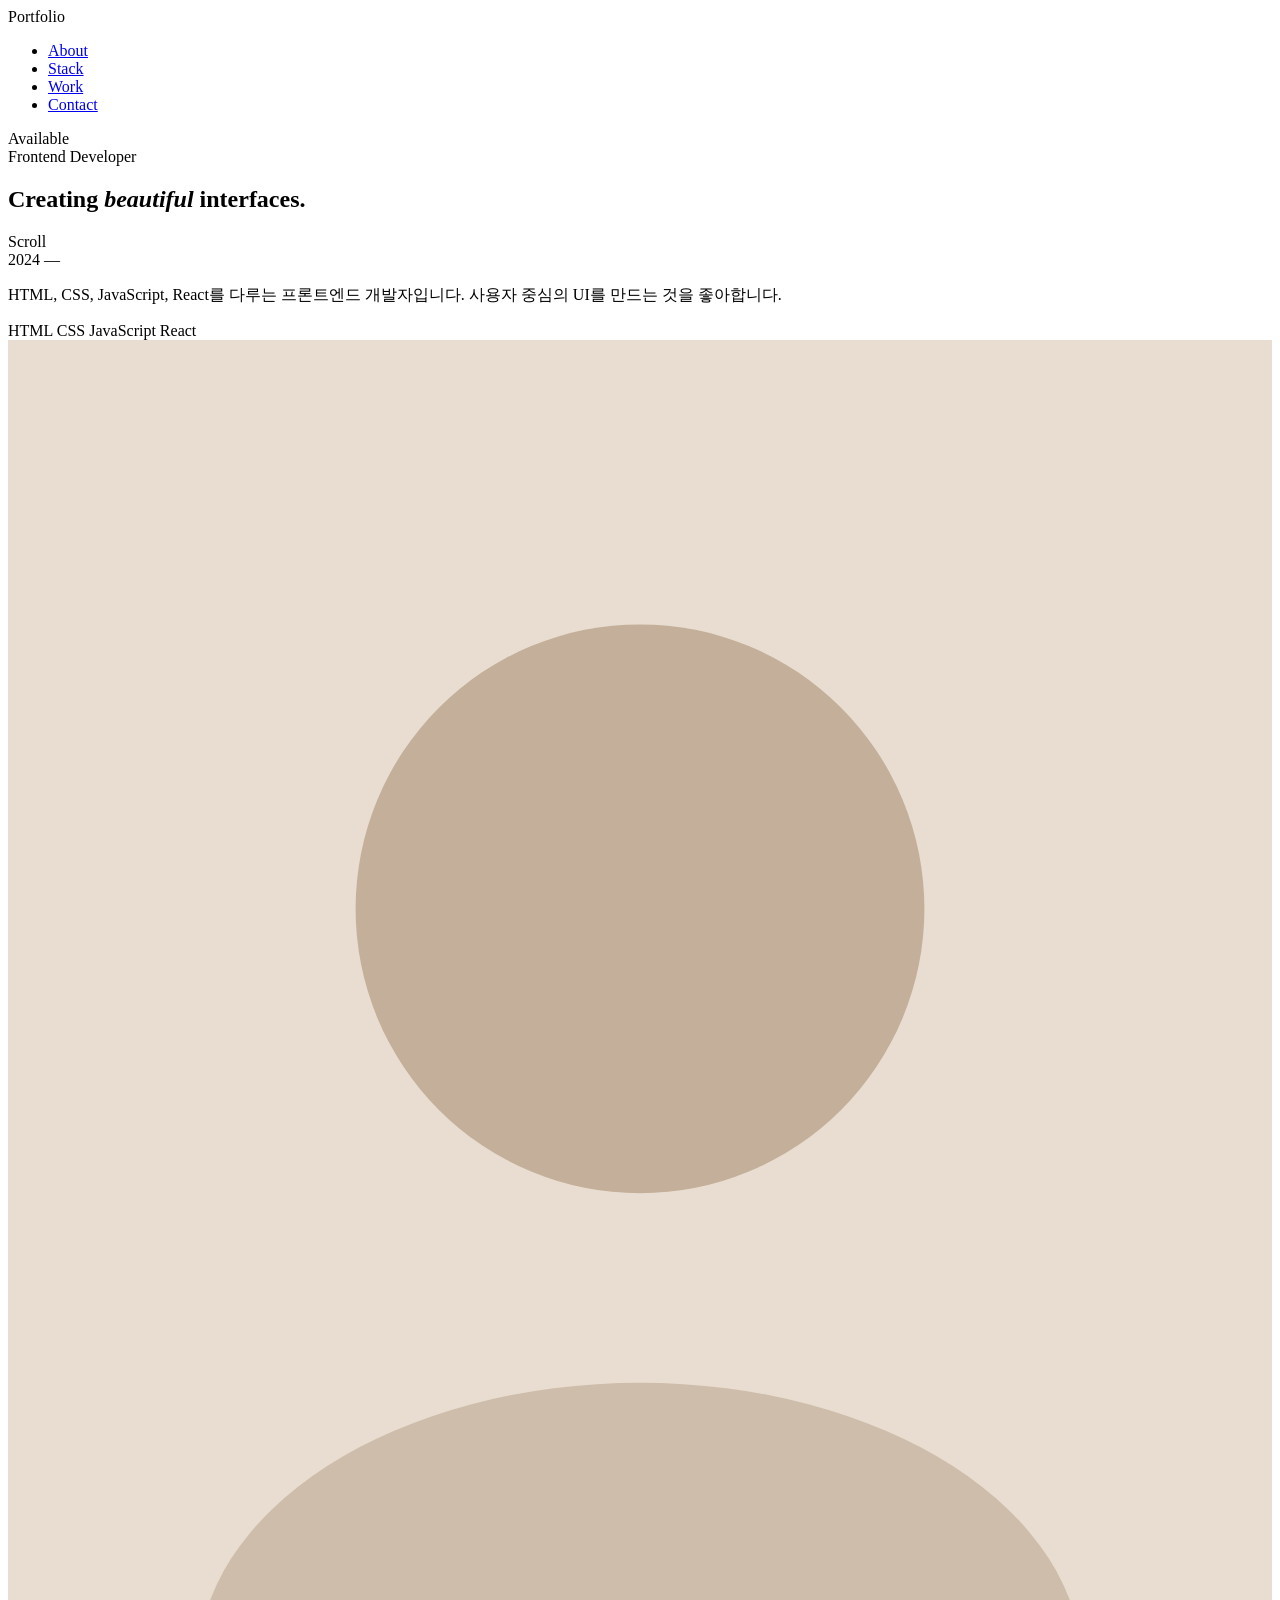
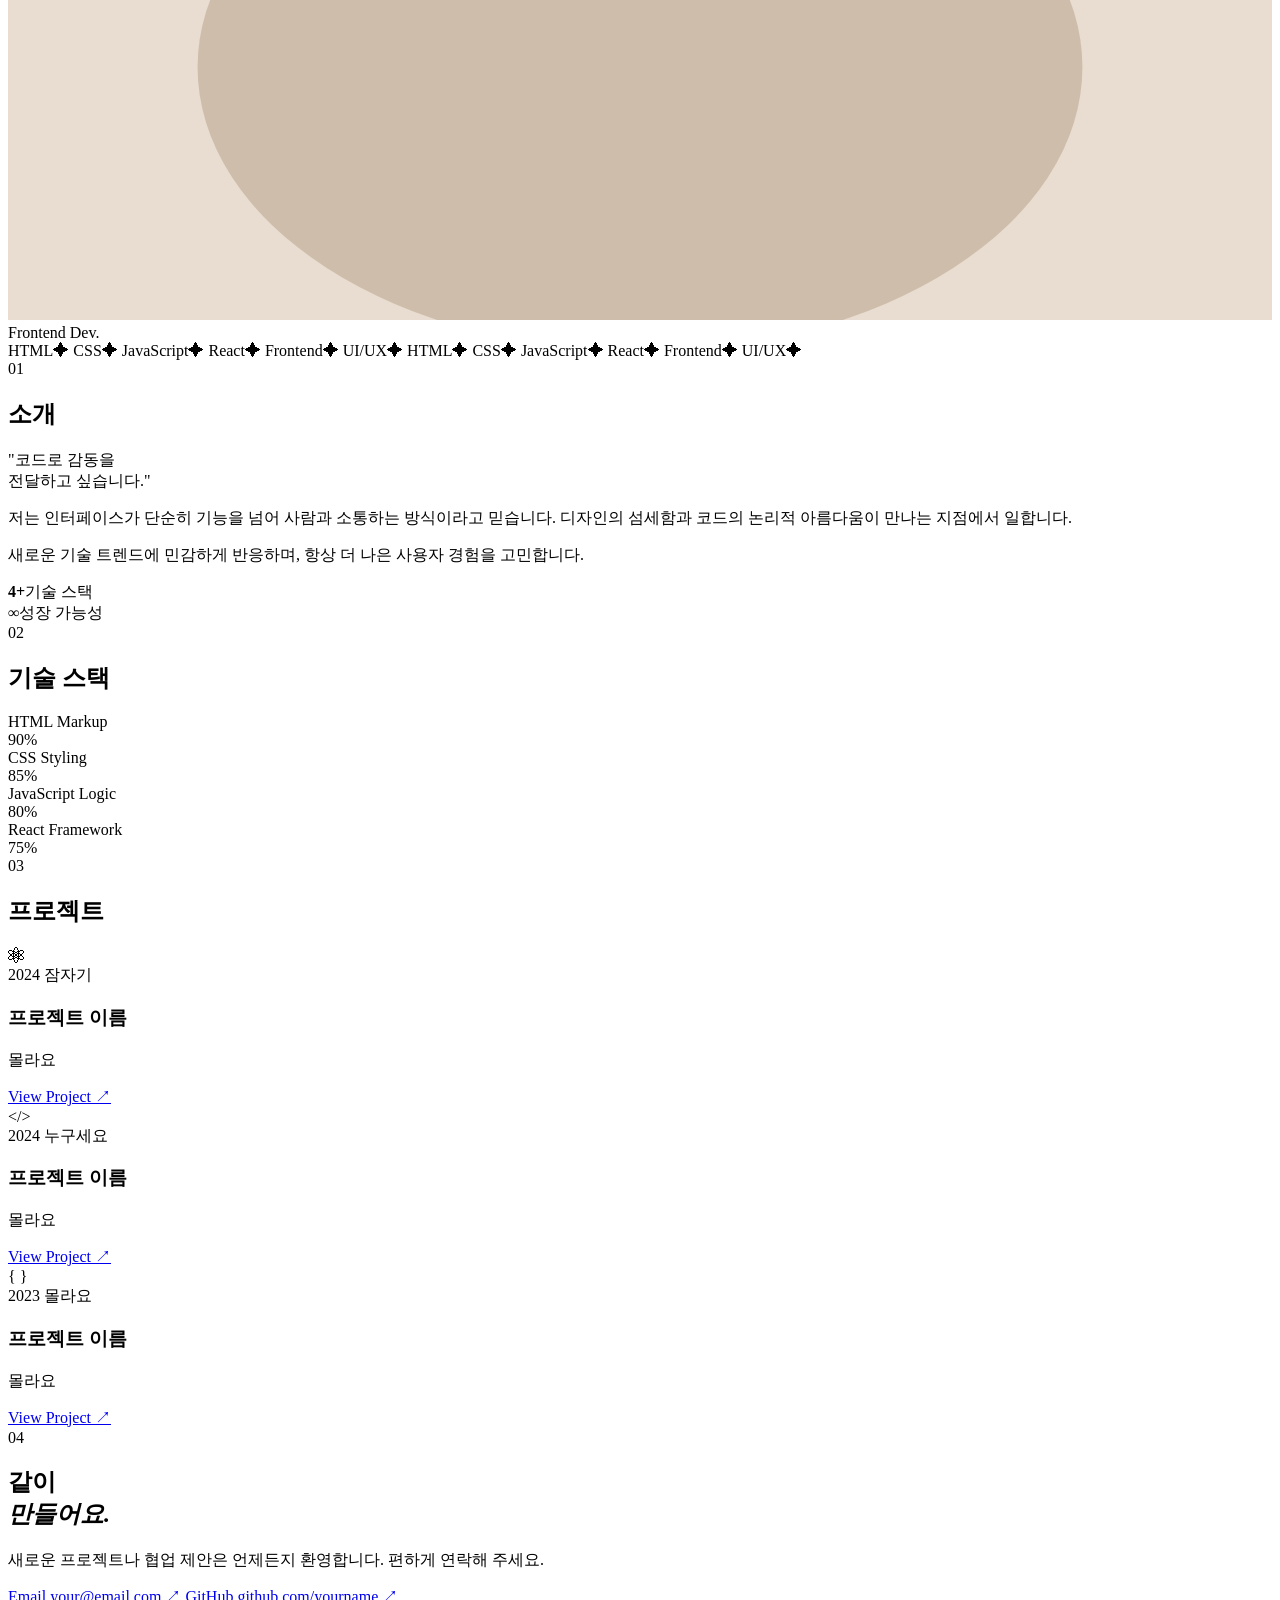
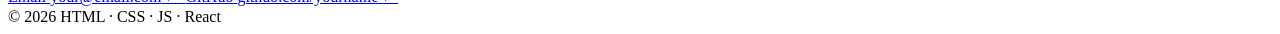
==== index.html @ 222dc76e "index 파일 변경" ====
<!DOCTYPE html>
<html lang="ko">
<head>
  <meta charset="UTF-8" />
  <meta name="viewport" content="width=device-width, initial-scale=1.0"/>
  <title>Portfolio</title>
  <link rel="stylesheet" href="./css/fotfolio.css">
</head>
<body>

  <nav class="nav"> 
    <div class="nav-brand">
      <span class="brand-dot"></span>
      <span>Portfolio</span>
    </div>
    <ul class="nav-links">
      <li><a href="#about">About</a></li>
      <li><a href="#stack">Stack</a></li>
      <li><a href="#projects">Work</a></li>
      <li><a href="#contact">Contact</a></li>
    </ul>  
    <div class="nav-status">
      <span class="status-dot"></span>
      <span>Available</span>
    </div>
  </nav>

  <section class="hero">
    <div class="hero-left">
      <div class="hero-eyebrow">Frontend Developer</div>
      <h1 class="hero-title">
        <span>Creating</span>
        <em>beautiful</em>
        <span>interfaces.</span>
      </h1>
      <div class="hero-scroll">
        <div class="scroll-line"></div>
        <span>Scroll</span>
      </div>
    </div>

    <div class="hero-right">
      <div class="hero-card">
        <div class="card-year">2024 —</div>
        <p class="card-desc">HTML, CSS, JavaScript, React를 다루는 프론트엔드 개발자입니다. 사용자 중심의 UI를 만드는 것을 좋아합니다.</p>
        <div class="card-tags">
          <span>HTML</span>
          <span>CSS</span>
          <span>JavaScript</span>
          <span>React</span>
        </div>
      </div>
      <div class="hero-img-block">
        <div class="img-placeholder">
          <svg viewBox="0 0 160 200" fill="none" xmlns="http://www.w3.org/2000/svg">
            <rect width="160" height="200" fill="#e8ddd0"/>
            <circle cx="80" cy="72" r="36" fill="#c4b09a"/>
            <ellipse cx="80" cy="168" rx="56" ry="36" fill="#c4b09a" opacity="0.7"/>
          </svg>
        </div>
        <div class="img-label">Frontend Dev.</div>
      </div>
    </div>
  </section>

  <div class="marquee-wrap">
    <div class="marquee-track">
      <span>HTML</span><span class="sep">✦</span>
      <span>CSS</span><span class="sep">✦</span>
      <span>JavaScript</span><span class="sep">✦</span>
      <span>React</span><span class="sep">✦</span>
      <span>Frontend</span><span class="sep">✦</span>
      <span>UI/UX</span><span class="sep">✦</span>
      <span>HTML</span><span class="sep">✦</span>
      <span>CSS</span><span class="sep">✦</span>
      <span>JavaScript</span><span class="sep">✦</span>
      <span>React</span><span class="sep">✦</span>
      <span>Frontend</span><span class="sep">✦</span>
      <span>UI/UX</span><span class="sep">✦</span>
    </div>
  </div>
   
  <section class="about" id="about">
    <div class="about-num">01</div>
    <div class="about-content">
      <h2 class="about-title">소개</h2>
      <div class="about-body">
        <div class="about-quote">
          "코드로 감동을<br/>전달하고 싶습니다."
        </div>
        <div class="about-text">
          <p>저는 인터페이스가 단순히 기능을 넘어 사람과 소통하는 방식이라고 믿습니다. 디자인의 섬세함과 코드의 논리적 아름다움이 만나는 지점에서 일합니다.</p>
          <p>새로운 기술 트렌드에 민감하게 반응하며, 항상 더 나은 사용자 경험을 고민합니다.</p>
          <div class="about-stats">
            <div class="stat"><strong>4+</strong><span>기술 스택</span></div>
            <div class="stat"><strong>∞</strong><span>성장 가능성</span></div>
          </div>
        </div>
      </div>
    </div>
  </section>

  <section class="stack" id="stack">
    <div class="stack-num">02</div>
    <div class="stack-content">
      <h2 class="stack-title">기술 스택</h2>
      <div class="stack-list">
        <div class="stack-row reveal">
          <div class="sk-left">
            <span class="sk-name">HTML</span>
            <span class="sk-tag">Markup</span>
          </div>
          <div class="sk-bar"><div class="sk-fill" style="--w:90%"></div></div>
          <span class="sk-pct">90%</span>
        </div>
        <div class="stack-row reveal">
          <div class="sk-left">
            <span class="sk-name">CSS</span>
            <span class="sk-tag">Styling</span>
          </div>
          <div class="sk-bar"><div class="sk-fill" style="--w:90%"></div></div>
          <span class="sk-pct">85%</span>
        </div>
        <div class="stack-row reveal">
          <div class="sk-left">
            <span class="sk-name">JavaScript</span>
            <span class="sk-tag">Logic</span>
          </div>
          <div class="sk-bar"><div class="sk-fill" style="--w:75%"></div></div>
          <span class="sk-pct">80%</span>
        </div>
        <div class="stack-row reveal">
          <div class="sk-left">
            <span class="sk-name">React</span>
            <span class="sk-tag">Framework</span>
          </div>
          <div class="sk-bar"><div class="sk-fill" style="--w:75%"></div></div>
          <span class="sk-pct">75%</span>
        </div>
      </div>
    </div>
  </section>

  <section class="projects" id="projects">
    <div class="proj-num">03</div>
    <div class="proj-content">
      <h2 class="proj-title">프로젝트</h2>
      <div class="proj-grid">
        <article class="proj-card reveal">
          <div class="proj-thumb t1">
            <div class="thumb-inner"><span class="thumb-icon">⚛</span></div>
          </div>
          <div class="proj-meta">
            <span class="proj-year">2024</span>
            <span class="proj-cat">잠자기</span>
          </div>
          <h3 class="proj-name">프로젝트 이름</h3>
          <p class="proj-desc">몰라요</p>
          <a href="#" class="proj-link">View Project <span>↗</span></a>
        </article>

        <article class="proj-card reveal" style="--rd:0.15s">
          <div class="proj-thumb t2">
            <div class="thumb-inner"><span class="thumb-icon">&lt;/&gt;</span></div>
          </div>
          <div class="proj-meta">
            <span class="proj-year">2024</span>
            <span class="proj-cat">누구세요</span>
          </div>
          <h3 class="proj-name">프로젝트 이름</h3>
          <p class="proj-desc">몰라요</p>
          <a href="#" class="proj-link">View Project <span>↗</span></a>
        </article>

        <article class="proj-card reveal" style="--rd:0.3s">
          <div class="proj-thumb t3">
            <div class="thumb-inner"><span class="thumb-icon">{ }</span></div>
          </div>
          <div class="proj-meta">
            <span class="proj-year">2023</span>
            <span class="proj-cat">몰라요</span>
          </div>
          <h3 class="proj-name">프로젝트 이름</h3>
          <p class="proj-desc">몰라요</p>
          <a href="#" class="proj-link">View Project <span>↗</span></a>
        </article>
      </div>
    </div>
  </section>

  <section class="contact" id="contact">
    <div class="contact-inner">
      <div class="contact-left">
        <span class="contact-num">04</span>
        <h2 class="contact-heading">같이<br/><em>만들어요.</em></h2>
      </div>
      <div class="contact-right">
        <p class="contact-sub">새로운 프로젝트나 협업 제안은 언제든지 환영합니다. 편하게 연락해 주세요.</p>
        <div class="contact-links">
          <a href="mailto:your@email.com" class="clink">
            <span class="clink-label">Email</span>
            <span class="clink-val">your@email.com</span>
            <span class="clink-arrow">↗</span>
          </a>
          <a href="https://github.com" class="clink" target="_blank">
            <span class="clink-label">GitHub</span>
            <span class="clink-val">github.com/yourname</span>
            <span class="clink-arrow">↗</span>
          </a>
        </div>
      </div>
    </div>
    <footer class="footer">
      <span>© 2026</span>
      <span>HTML · CSS · JS · React</span>
    </footer>
  </section>

  <script>
    const reveals = document.querySelectorAll('.reveal');
    const io = new IntersectionObserver(entries => {
      entries.forEach(e => {
        if (e.isIntersecting) {
          e.target.classList.add('visible');
          io.unobserve(e.target);
        }
      });
    }, { threshold: 0.12 });
    reveals.forEach(el => io.observe(el));
  </script>
</body>
</html>
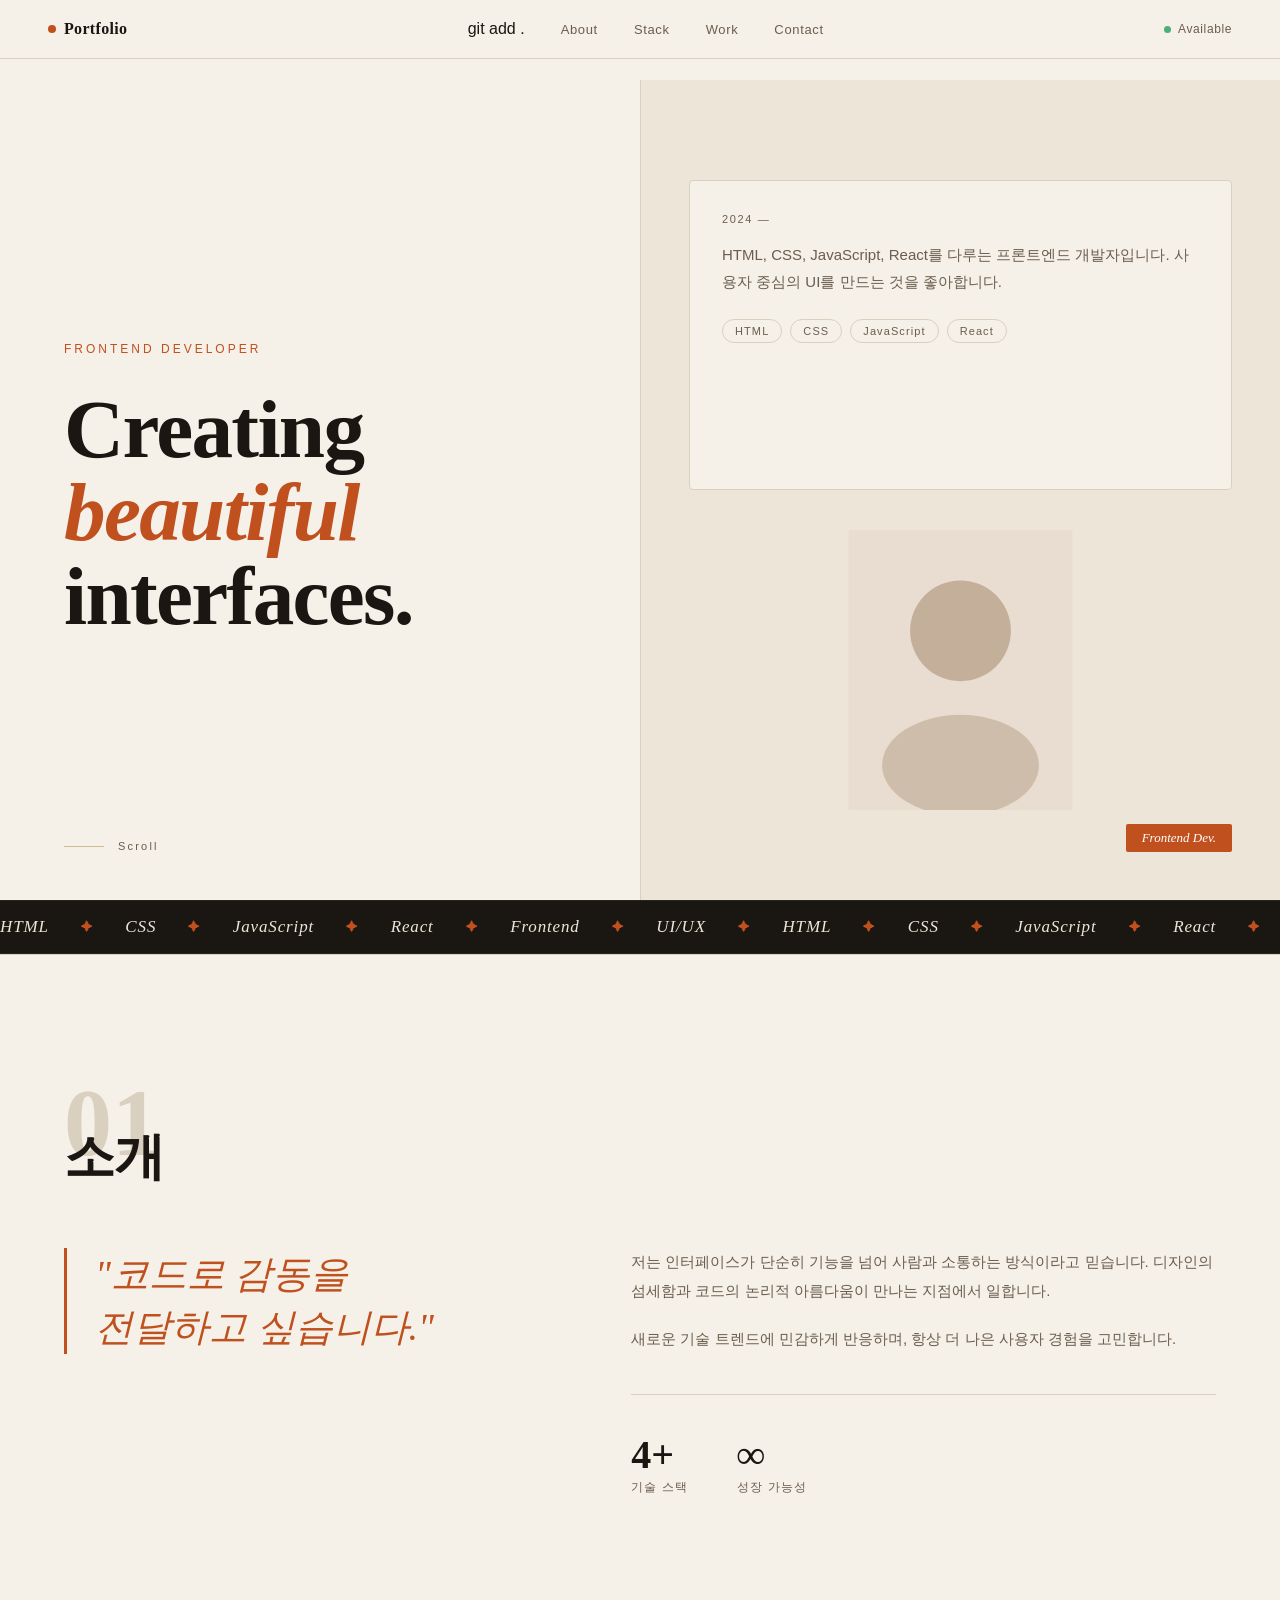
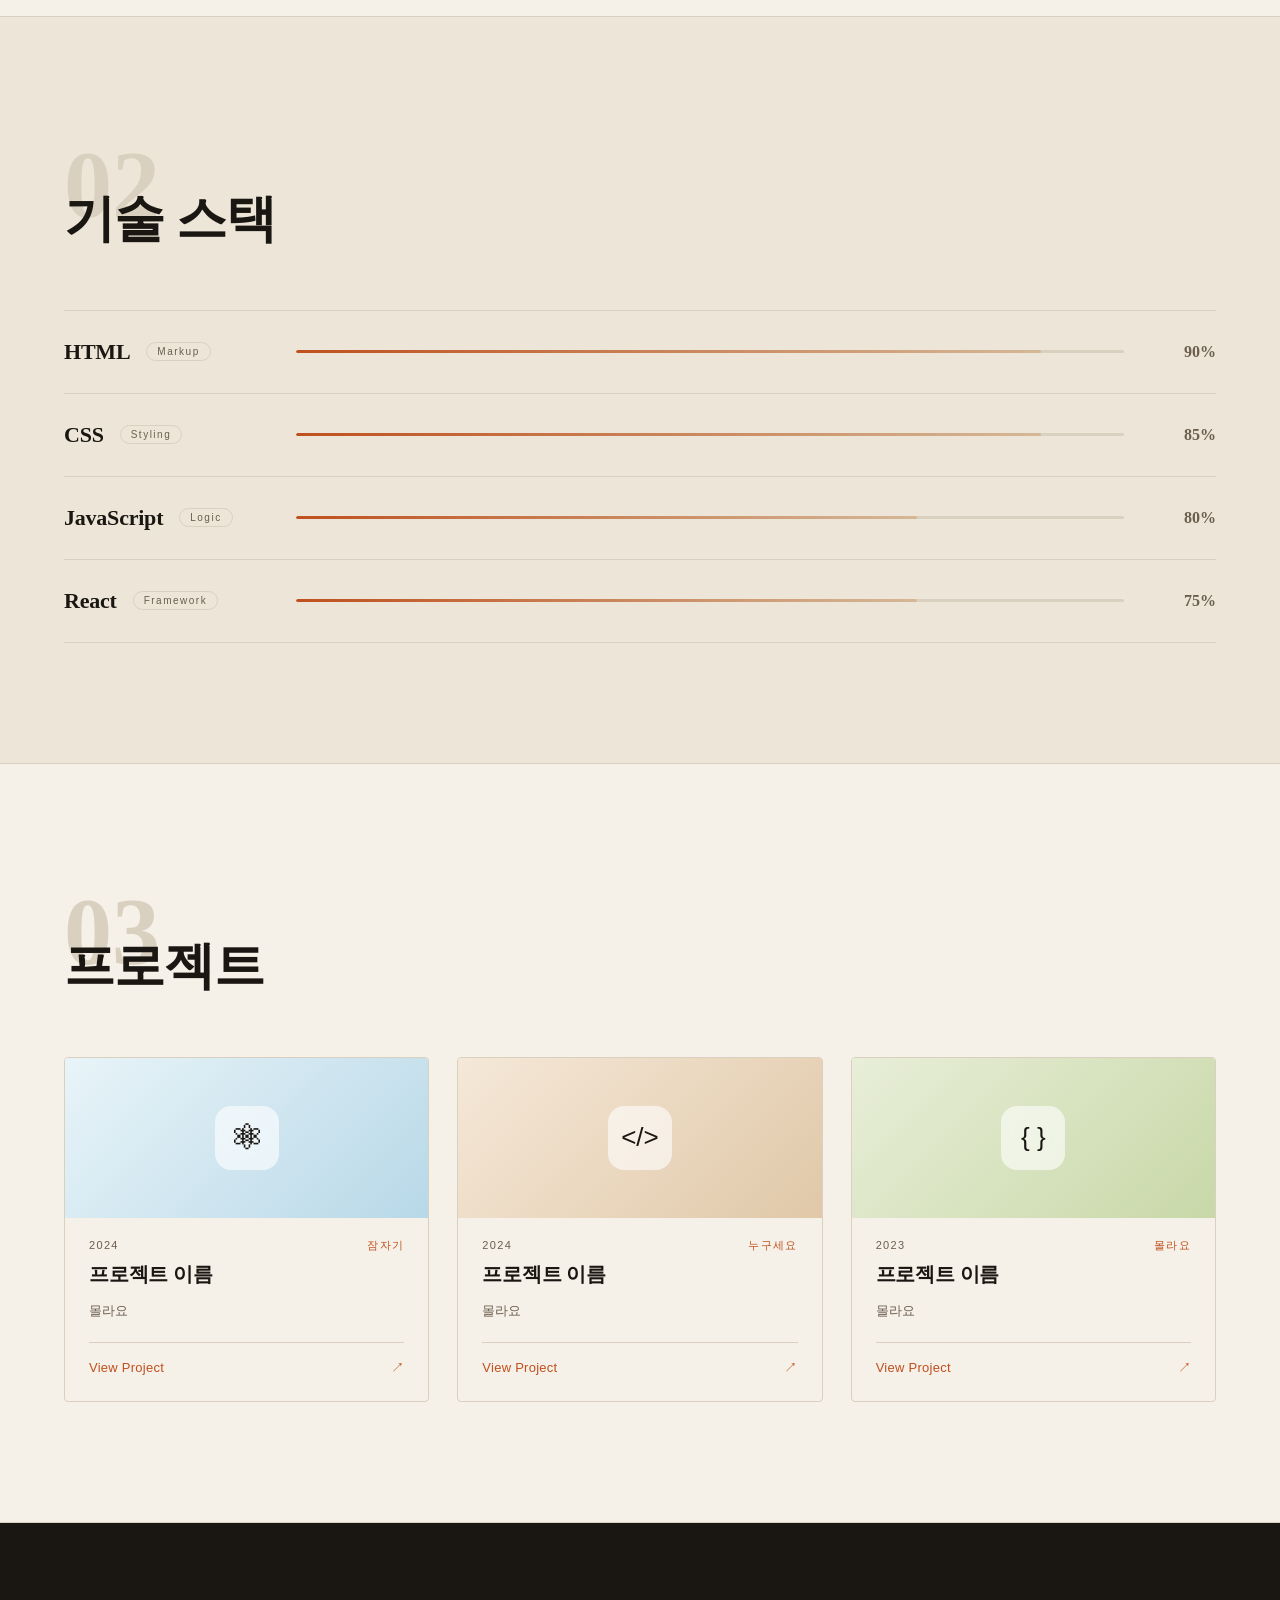
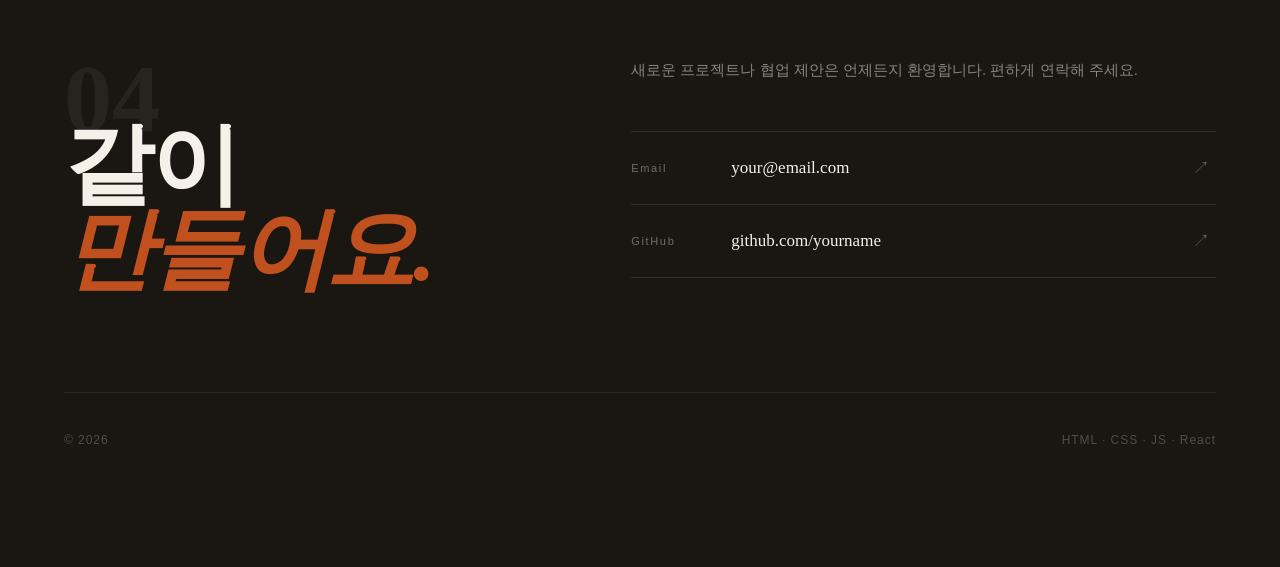
==== commit d142275d: "css 경로 수정" ====
--- a/index.html
+++ b/index.html
@@ -4,7 +4,7 @@
   <meta charset="UTF-8" />
   <meta name="viewport" content="width=device-width, initial-scale=1.0"/>
   <title>Portfolio</title>
-  <link rel="stylesheet" href="./css/fotfolio.css">
+  <link rel="stylesheet" href="./fotfolio.css">
 </head>
 <body>
 
@@ -13,7 +13,7 @@
       <span class="brand-dot"></span>
       <span>Portfolio</span>
     </div>
-    <ul class="nav-links">
+    <ul class="nav-links">git add .
       <li><a href="#about">About</a></li>
       <li><a href="#stack">Stack</a></li>
       <li><a href="#projects">Work</a></li>
--- a/fotfolio.css
+++ b/fotfolio.css
@@ -0,0 +1,549 @@
+/* ── Variables ── */
+:root {
+  --cream: #f5f0e8;
+  --cream2: #ede6d8;
+  --ink: #1a1612;
+  --ink-light: #6b5e4e;
+  --rust: #c0501e;
+  --sand: #d4b896;
+  --border: #d9d0c0;
+  --font-serif: 'Playfair Display', Georgia, serif;
+  --font-sans: 'IBM Plex Sans KR', sans-serif;
+}
+
+/* ── Reset ── */
+*, *::before, *::after { box-sizing: border-box; margin: 0; padding: 0; }
+html { scroll-behavior: smooth; }
+body {
+  background: var(--cream);
+  color: var(--ink);
+  font-family: var(--font-sans);
+  overflow-x: hidden;
+}
+a { text-decoration: none; color: inherit; }
+
+/* ── Nav ── */
+.nav {
+  position: fixed; top: 0; left: 0; right: 0;
+  display: flex; align-items: center; justify-content: space-between;
+  padding: 20px 48px;
+  background: rgba(245, 240, 232, 0.88);
+  backdrop-filter: blur(12px);
+  border-bottom: 1px solid var(--border);
+  z-index: 100;
+}
+.nav-brand {
+  display: flex; align-items: center; gap: 8px;
+  font-family: var(--font-serif);
+  font-size: 16px;
+  font-weight: 700;
+  letter-spacing: 0.02em;
+}
+.brand-dot {
+  width: 8px; height: 8px;
+  background: var(--rust);
+  border-radius: 50%;
+}
+.nav-links {
+  display: flex; gap: 36px; list-style: none;
+}
+.nav-links a {
+  font-size: 13px;
+  font-weight: 400;
+  color: var(--ink-light);
+  letter-spacing: 0.05em;
+  transition: color 0.2s;
+  position: relative;
+}
+.nav-links a::after {
+  content: '';
+  position: absolute; bottom: -3px; left: 0;
+  width: 0; height: 1px;
+  background: var(--rust);
+  transition: width 0.3s;
+}
+.nav-links a:hover { color: var(--ink); }
+.nav-links a:hover::after { width: 100%; }
+.nav-status {
+  display: flex; align-items: center; gap: 7px;
+  font-size: 12px;
+  color: var(--ink-light);
+  letter-spacing: 0.05em;
+}
+.status-dot {
+  width: 7px; height: 7px;
+  background: #4caf79;
+  border-radius: 50%;
+  animation: blink 2s ease-in-out infinite;
+}
+@keyframes blink {
+  0%, 100% { opacity: 1; }
+  50% { opacity: 0.3; }
+}
+
+/* ── Hero ── */
+.hero {
+  min-height: 100vh;
+  display: grid;
+  grid-template-columns: 1fr 1fr;
+  padding-top: 80px;
+}
+.hero-left {
+  display: flex; flex-direction: column; justify-content: center;
+  padding: 80px 48px 80px 64px;
+  position: relative;
+}
+.hero-eyebrow {
+  font-size: 12px;
+  font-weight: 400;
+  letter-spacing: 0.25em;
+  color: var(--rust);
+  text-transform: uppercase;
+  margin-bottom: 32px;
+  opacity: 0;
+  animation: fadeUp 0.9s ease forwards 0.1s;
+}
+.hero-title {
+  display: flex; flex-direction: column;
+  font-family: var(--font-serif);
+  font-size: clamp(52px, 6.5vw, 88px);
+  font-weight: 900;
+  line-height: 1.0;
+  letter-spacing: -0.02em;
+}
+.hero-title span {
+  display: block;
+  opacity: 0;
+  animation: fadeUp 0.9s ease forwards;
+}
+.hero-title span:nth-child(1) { animation-delay: 0.2s; }
+.hero-title span:nth-child(3) { animation-delay: 0.45s; }
+.hero-title em {
+  display: block;
+  font-style: italic;
+  color: var(--rust);
+  opacity: 0;
+  animation: fadeUp 0.9s ease forwards 0.35s;
+}
+.hero-scroll {
+  position: absolute; bottom: 48px; left: 64px;
+  display: flex; align-items: center; gap: 14px;
+  font-size: 11px;
+  letter-spacing: 0.2em;
+  color: var(--ink-light);
+  opacity: 0;
+  animation: fadeUp 0.9s ease forwards 0.8s;
+}
+.scroll-line {
+  width: 40px; height: 1px;
+  background: var(--sand);
+  position: relative; overflow: hidden;
+}
+.scroll-line::after {
+  content: '';
+  position: absolute; top: 0; left: -100%;
+  width: 100%; height: 100%;
+  background: var(--rust);
+  animation: slide 2s ease-in-out infinite 1s;
+}
+@keyframes slide {
+  0% { left: -100%; }
+  50% { left: 0; }
+  100% { left: 100%; }
+}
+
+/* Hero Right */
+.hero-right {
+  background: var(--cream2);
+  border-left: 1px solid var(--border);
+  display: grid;
+  grid-template-rows: 1fr 1fr;
+  padding: 100px 48px 60px;
+  gap: 40px;
+  opacity: 0;
+  animation: fadeIn 1s ease forwards 0.4s;
+}
+.hero-card {
+  border: 1px solid var(--border);
+  border-radius: 4px;
+  padding: 32px;
+  background: var(--cream);
+}
+.card-year {
+  font-size: 11px;
+  letter-spacing: 0.15em;
+  color: var(--ink-light);
+  margin-bottom: 16px;
+}
+.card-desc {
+  font-size: 15px;
+  line-height: 1.8;
+  color: var(--ink-light);
+  margin-bottom: 24px;
+}
+.card-tags {
+  display: flex; flex-wrap: wrap; gap: 8px;
+}
+.card-tags span {
+  font-size: 11px;
+  letter-spacing: 0.1em;
+  padding: 5px 12px;
+  border: 1px solid var(--border);
+  border-radius: 999px;
+  color: var(--ink-light);
+}
+.hero-img-block {
+  position: relative;
+}
+.img-placeholder {
+  width: 100%; height: 100%;
+  max-height: 280px;
+  overflow: hidden;
+  border-radius: 4px;
+}
+.img-placeholder svg { width: 100%; height: 100%; object-fit: cover; }
+.img-label {
+  position: absolute; bottom: -12px; right: 0;
+  background: var(--rust);
+  color: #fff;
+  font-family: var(--font-serif);
+  font-style: italic;
+  font-size: 13px;
+  padding: 6px 16px;
+  border-radius: 2px;
+}
+
+/* ── Marquee ── */
+.marquee-wrap {
+  overflow: hidden;
+  background: var(--ink);
+  padding: 16px 0;
+  border-top: 1px solid rgba(255,255,255,0.06);
+  border-bottom: 1px solid rgba(255,255,255,0.06);
+}
+.marquee-track {
+  display: flex; align-items: center; gap: 32px;
+  white-space: nowrap;
+  animation: marquee 22s linear infinite;
+  width: max-content;
+}
+.marquee-track span {
+  font-family: var(--font-serif);
+  font-style: italic;
+  font-size: 17px;
+  color: var(--cream2);
+  letter-spacing: 0.05em;
+}
+.marquee-track .sep {
+  color: var(--rust);
+  font-style: normal;
+  font-size: 12px;
+}
+@keyframes marquee {
+  from { transform: translateX(0); }
+  to { transform: translateX(-50%); }
+}
+
+/* ── Section Layout ── */
+.about, .stack, .projects, .contact {
+  padding: 120px 64px;
+  position: relative;
+}
+.about { background: var(--cream); border-top: 1px solid var(--border); }
+.stack { background: var(--cream2); border-top: 1px solid var(--border); }
+.projects { background: var(--cream); border-top: 1px solid var(--border); }
+.contact { background: var(--ink); border-top: 1px solid var(--border); }
+
+/* Section numbers */
+.about-num, .stack-num, .proj-num {
+  font-family: var(--font-serif);
+  font-size: 96px;
+  font-weight: 900;
+  color: var(--border);
+  line-height: 1;
+  margin-bottom: -48px;
+  user-select: none;
+}
+
+/* ── About ── */
+.about-title, .stack-title, .proj-title {
+  font-family: var(--font-serif);
+  font-size: clamp(36px, 4vw, 56px);
+  font-weight: 700;
+  letter-spacing: -0.02em;
+  margin-bottom: 56px;
+}
+.about-body {
+  display: grid;
+  grid-template-columns: 1fr 1.2fr;
+  gap: 80px;
+  align-items: start;
+}
+.about-quote {
+  font-family: var(--font-serif);
+  font-size: clamp(24px, 3vw, 38px);
+  font-style: italic;
+  line-height: 1.4;
+  color: var(--rust);
+  border-left: 3px solid var(--rust);
+  padding-left: 28px;
+}
+.about-text p {
+  font-size: 15px;
+  line-height: 1.9;
+  color: var(--ink-light);
+  margin-bottom: 20px;
+}
+.about-stats {
+  display: flex; gap: 48px;
+  margin-top: 40px;
+  padding-top: 40px;
+  border-top: 1px solid var(--border);
+}
+.stat { display: flex; flex-direction: column; gap: 4px; }
+.stat strong {
+  font-family: var(--font-serif);
+  font-size: 40px;
+  font-weight: 900;
+  color: var(--ink);
+  line-height: 1;
+}
+.stat span {
+  font-size: 12px;
+  letter-spacing: 0.1em;
+  color: var(--ink-light);
+}
+
+/* ── Stack ── */
+.stack-list { display: flex; flex-direction: column; gap: 0; }
+.stack-row {
+  display: grid;
+  grid-template-columns: 200px 1fr 60px;
+  gap: 32px;
+  align-items: center;
+  padding: 28px 0;
+  border-bottom: 1px solid var(--border);
+  opacity: 0; transform: translateX(-24px);
+  transition: opacity 0.6s ease, transform 0.6s ease;
+}
+.stack-row:first-child { border-top: 1px solid var(--border); }
+.stack-row.visible { opacity: 1; transform: translateX(0); }
+.sk-left { display: flex; align-items: center; gap: 16px; }
+.sk-name {
+  font-family: var(--font-serif);
+  font-size: 22px;
+  font-weight: 700;
+  letter-spacing: -0.01em;
+}
+.sk-tag {
+  font-size: 10px;
+  letter-spacing: 0.15em;
+  color: var(--ink-light);
+  padding: 3px 10px;
+  border: 1px solid var(--border);
+  border-radius: 999px;
+}
+.sk-bar {
+  height: 3px;
+  background: var(--border);
+  border-radius: 2px;
+  overflow: hidden;
+}
+.sk-fill {
+  height: 100%;
+  width: 0;
+  background: linear-gradient(to right, var(--rust), var(--sand));
+  border-radius: 2px;
+  transition: width 1.2s cubic-bezier(0.16, 1, 0.3, 1) 0.2s;
+}
+.stack-row.visible .sk-fill { width: var(--w); }
+.sk-pct {
+  font-family: var(--font-serif);
+  font-size: 16px;
+  font-weight: 700;
+  color: var(--ink-light);
+  text-align: right;
+}
+
+/* ── Projects ── */
+.proj-grid {
+  display: grid;
+  grid-template-columns: repeat(3, 1fr);
+  gap: 28px;
+}
+.proj-card {
+  border: 1px solid var(--border);
+  border-radius: 4px;
+  overflow: hidden;
+  background: var(--cream);
+  transition: transform 0.3s, box-shadow 0.3s;
+  opacity: 0; transform: translateY(32px);
+  transition: opacity 0.7s ease var(--rd, 0s), transform 0.7s ease var(--rd, 0s), box-shadow 0.3s;
+}
+.proj-card.visible { opacity: 1; transform: translateY(0); }
+.proj-card:hover {
+  transform: translateY(-6px);
+  box-shadow: 0 20px 48px rgba(26,22,18,0.12);
+}
+.proj-thumb {
+  height: 160px;
+  display: flex; align-items: center; justify-content: center;
+}
+.t1 { background: linear-gradient(135deg, #e8f4f8, #b8d8e8); }
+.t2 { background: linear-gradient(135deg, #f5e8d8, #e0c8a8); }
+.t3 { background: linear-gradient(135deg, #e8eed8, #c8d8a8); }
+.thumb-inner {
+  width: 64px; height: 64px;
+  background: rgba(255,255,255,0.6);
+  border-radius: 16px;
+  display: flex; align-items: center; justify-content: center;
+  backdrop-filter: blur(8px);
+}
+.thumb-icon {
+  font-size: 26px;
+  font-family: var(--font-sans);
+}
+.proj-meta {
+  display: flex; justify-content: space-between; align-items: center;
+  padding: 20px 24px 8px;
+}
+.proj-year, .proj-cat {
+  font-size: 11px;
+  letter-spacing: 0.12em;
+  color: var(--ink-light);
+}
+.proj-cat {
+  color: var(--rust);
+  font-weight: 500;
+}
+.proj-name {
+  font-family: var(--font-serif);
+  font-size: 20px;
+  font-weight: 700;
+  padding: 0 24px 12px;
+  letter-spacing: -0.01em;
+}
+.proj-desc {
+  font-size: 13px;
+  line-height: 1.7;
+  color: var(--ink-light);
+  padding: 0 24px 20px;
+}
+.proj-link {
+  display: flex; align-items: center; justify-content: space-between;
+  margin: 0 24px 24px;
+  font-size: 13px;
+  font-weight: 500;
+  color: var(--rust);
+  border-top: 1px solid var(--border);
+  padding-top: 16px;
+  transition: gap 0.2s;
+  letter-spacing: 0.02em;
+}
+.proj-link span { transition: transform 0.2s; }
+.proj-link:hover span { transform: translate(2px, -2px); }
+
+/* ── Contact ── */
+.contact-inner {
+  display: grid;
+  grid-template-columns: 1fr 1.2fr;
+  gap: 80px;
+  align-items: center;
+  margin-bottom: 100px;
+}
+.contact-num {
+  font-family: var(--font-serif);
+  font-size: 96px;
+  font-weight: 900;
+  color: rgba(255,255,255,0.06);
+  display: block;
+  margin-bottom: -32px;
+}
+.contact-heading {
+  font-family: var(--font-serif);
+  font-size: clamp(52px, 7vw, 90px);
+  font-weight: 900;
+  line-height: 0.95;
+  letter-spacing: -0.03em;
+  color: var(--cream);
+}
+.contact-heading em {
+  font-style: italic;
+  color: var(--rust);
+}
+.contact-sub {
+  font-size: 15px;
+  line-height: 1.8;
+  color: rgba(245,240,232,0.5);
+  margin-bottom: 48px;
+}
+.contact-links { display: flex; flex-direction: column; }
+.clink {
+  display: grid;
+  grid-template-columns: 80px 1fr 24px;
+  align-items: center;
+  gap: 20px;
+  padding: 24px 0;
+  border-bottom: 1px solid rgba(255,255,255,0.1);
+  transition: padding-left 0.3s;
+}
+.clink:first-child { border-top: 1px solid rgba(255,255,255,0.1); }
+.clink:hover { padding-left: 12px; }
+.clink-label {
+  font-size: 11px;
+  letter-spacing: 0.15em;
+  color: rgba(245,240,232,0.4);
+}
+.clink-val {
+  font-family: var(--font-serif);
+  font-size: 17px;
+  color: var(--cream);
+  transition: color 0.2s;
+}
+.clink:hover .clink-val { color: var(--rust); }
+.clink-arrow {
+  color: rgba(245,240,232,0.3);
+  font-size: 18px;
+  transition: transform 0.2s, color 0.2s;
+}
+.clink:hover .clink-arrow {
+  transform: translate(3px, -3px);
+  color: var(--rust);
+}
+.footer {
+  display: flex; justify-content: space-between;
+  font-size: 12px;
+  letter-spacing: 0.08em;
+  color: rgba(245,240,232,0.25);
+  padding-top: 40px;
+  border-top: 1px solid rgba(255,255,255,0.07);
+}
+
+@keyframes fadeUp {
+  from { opacity: 0; transform: translateY(28px); }
+  to { opacity: 1; transform: translateY(0); }
+}
+@keyframes fadeIn {
+  from { opacity: 0; }
+  to { opacity: 1; }
+}
+
+@media (max-width: 960px) {
+  .nav { padding: 18px 28px; }
+  .nav-status { display: none; }
+  .hero { grid-template-columns: 1fr; }
+  .hero-right { border-left: none; border-top: 1px solid var(--border); grid-template-rows: auto auto; }
+  .about, .stack, .projects, .contact { padding: 80px 28px; }
+  .hero-left { padding: 80px 28px; }
+  .about-body { grid-template-columns: 1fr; gap: 48px; }
+  .proj-grid { grid-template-columns: 1fr 1fr; }
+  .contact-inner { grid-template-columns: 1fr; gap: 48px; }
+  .stack-row { grid-template-columns: 160px 1fr 48px; }
+}
+@media (max-width: 640px) {
+  .nav-links { display: none; }
+  .proj-grid { grid-template-columns: 1fr; }
+  .hero-title { font-size: 44px; }
+  .stack-row { grid-template-columns: 120px 1fr 40px; gap: 16px; }
+  .sk-tag { display: none; }
+}
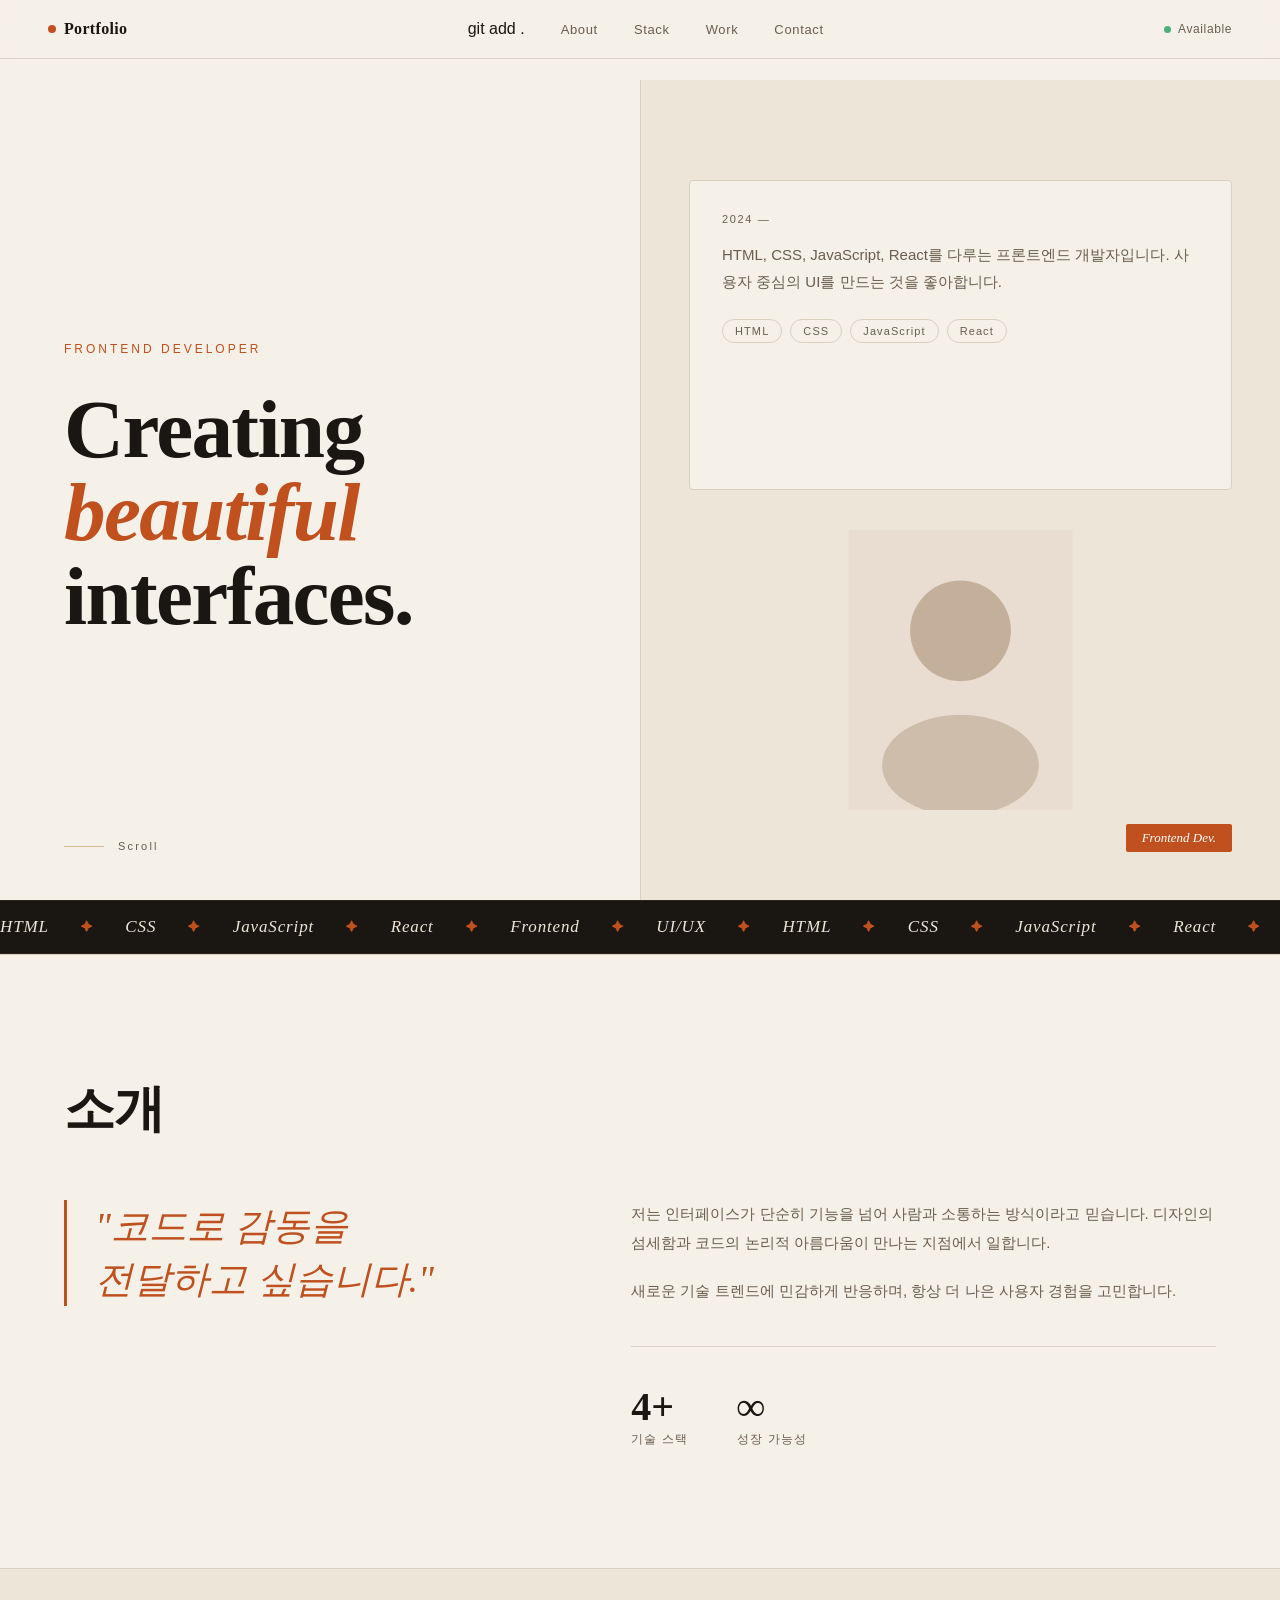
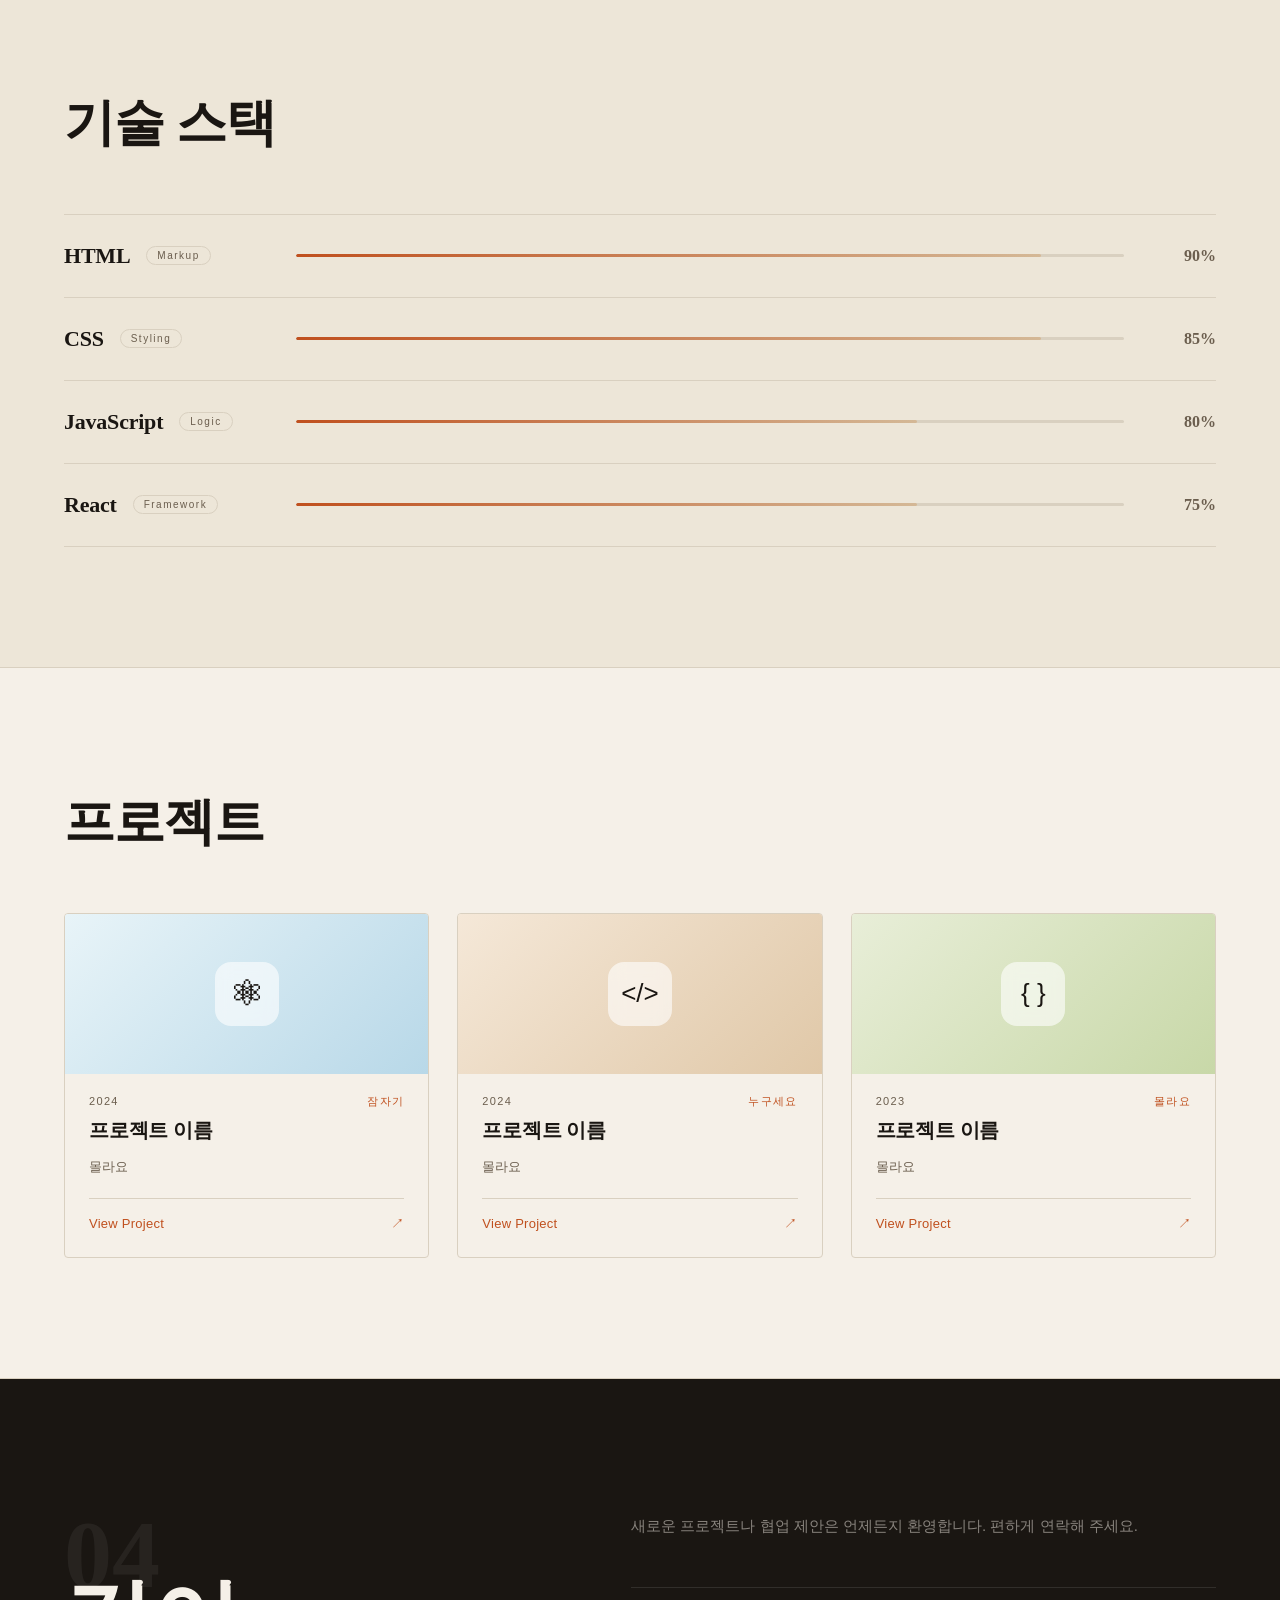
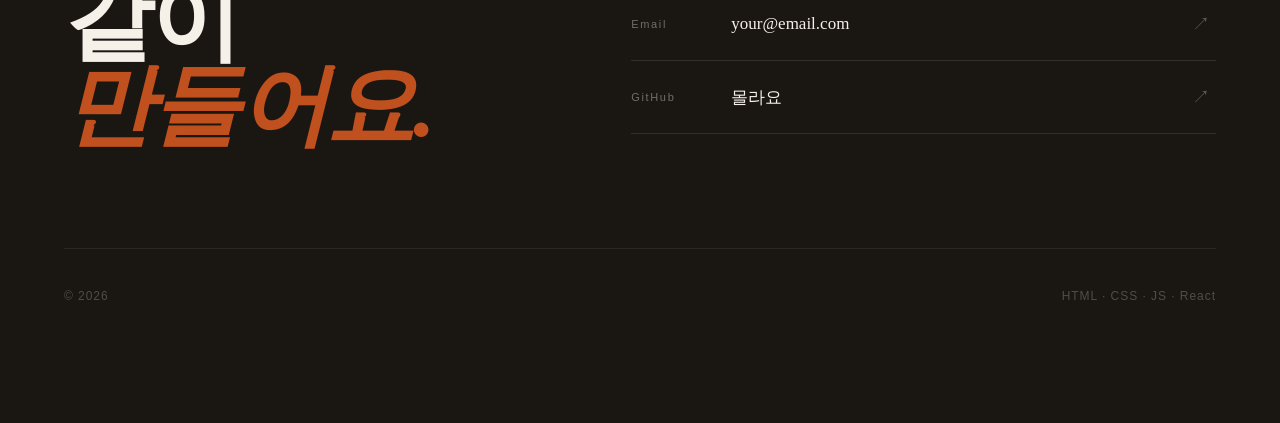
==== commit 1558e454: "css 수정" ====
--- a/index.html
+++ b/index.html
@@ -81,7 +81,6 @@
   </div>
    
   <section class="about" id="about">
-    <div class="about-num">01</div>
     <div class="about-content">
       <h2 class="about-title">소개</h2>
       <div class="about-body">
@@ -101,7 +100,6 @@
   </section>
 
   <section class="stack" id="stack">
-    <div class="stack-num">02</div>
     <div class="stack-content">
       <h2 class="stack-title">기술 스택</h2>
       <div class="stack-list">
@@ -142,7 +140,6 @@
   </section>
 
   <section class="projects" id="projects">
-    <div class="proj-num">03</div>
     <div class="proj-content">
       <h2 class="proj-title">프로젝트</h2>
       <div class="proj-grid">
@@ -204,7 +201,7 @@
           </a>
           <a href="https://github.com" class="clink" target="_blank">
             <span class="clink-label">GitHub</span>
-            <span class="clink-val">github.com/yourname</span>
+            <span class="clink-val">몰라요</span>
             <span class="clink-arrow">↗</span>
           </a>
         </div>
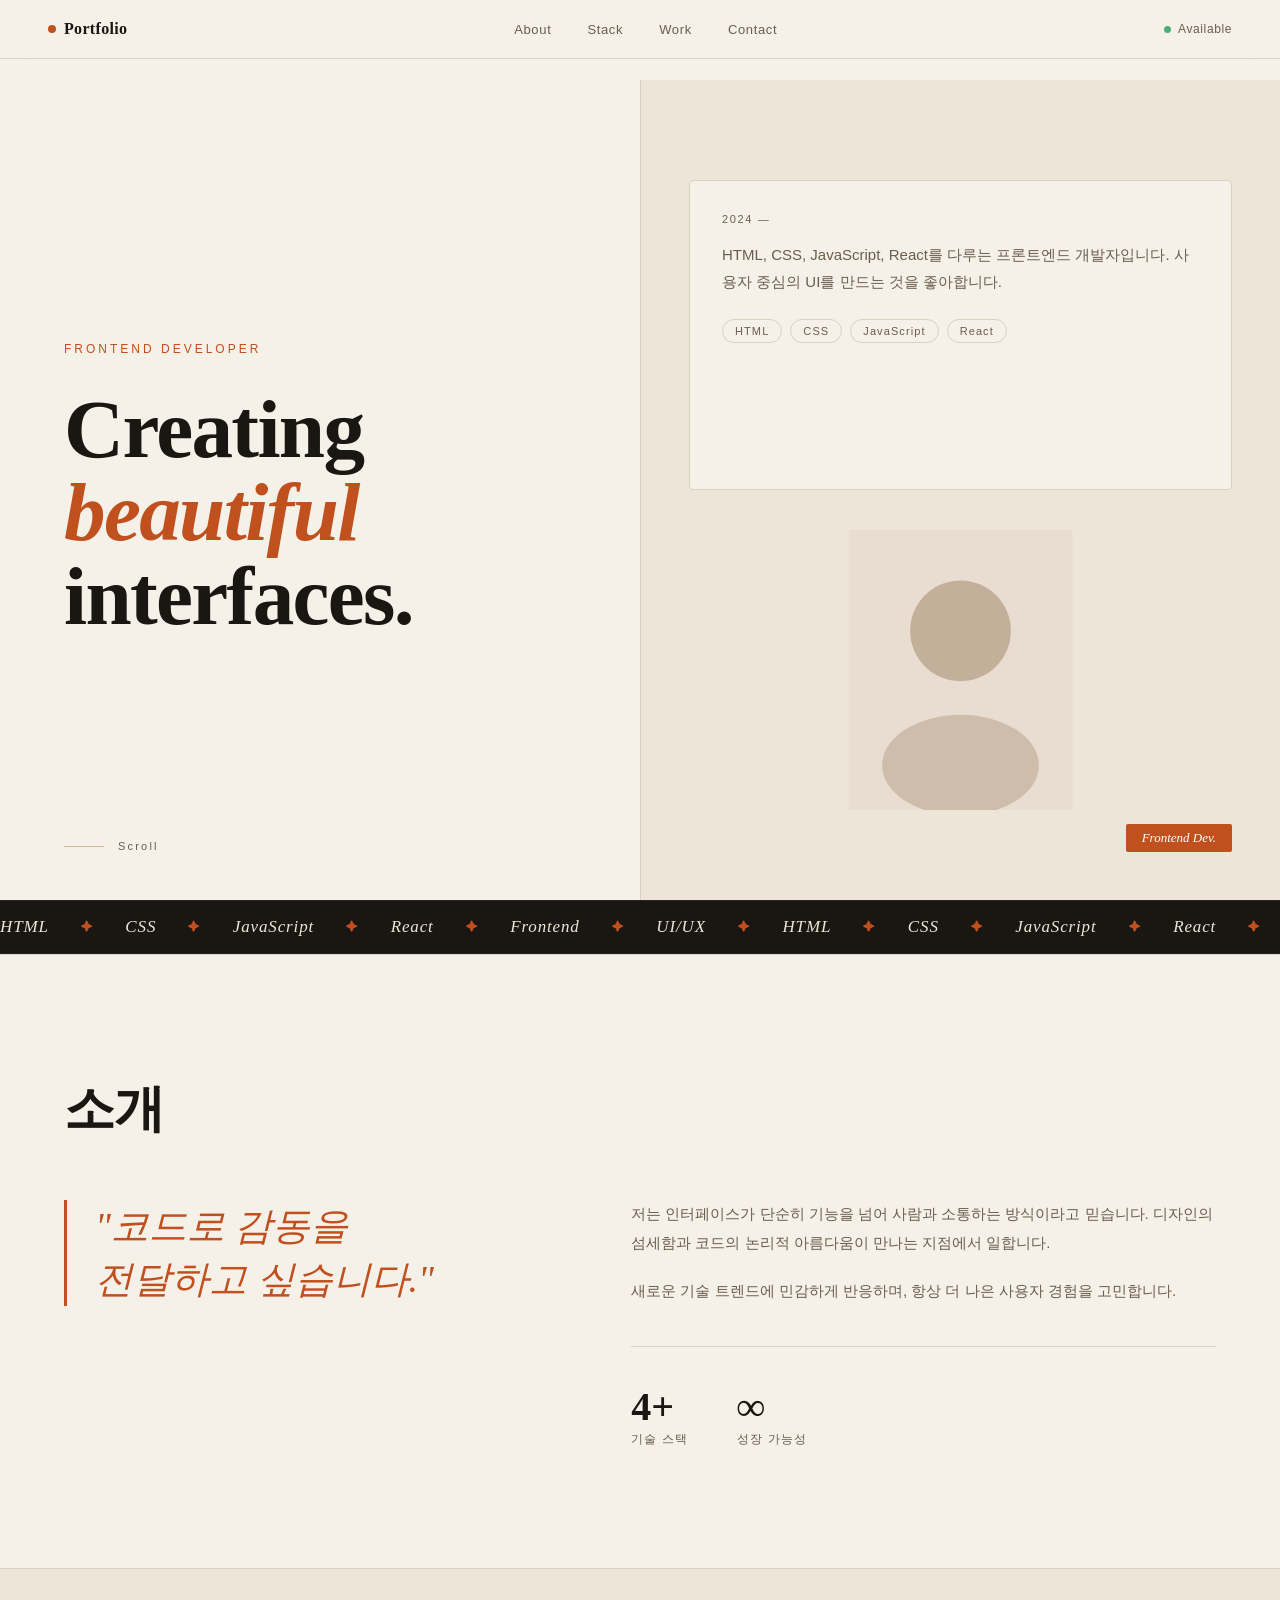
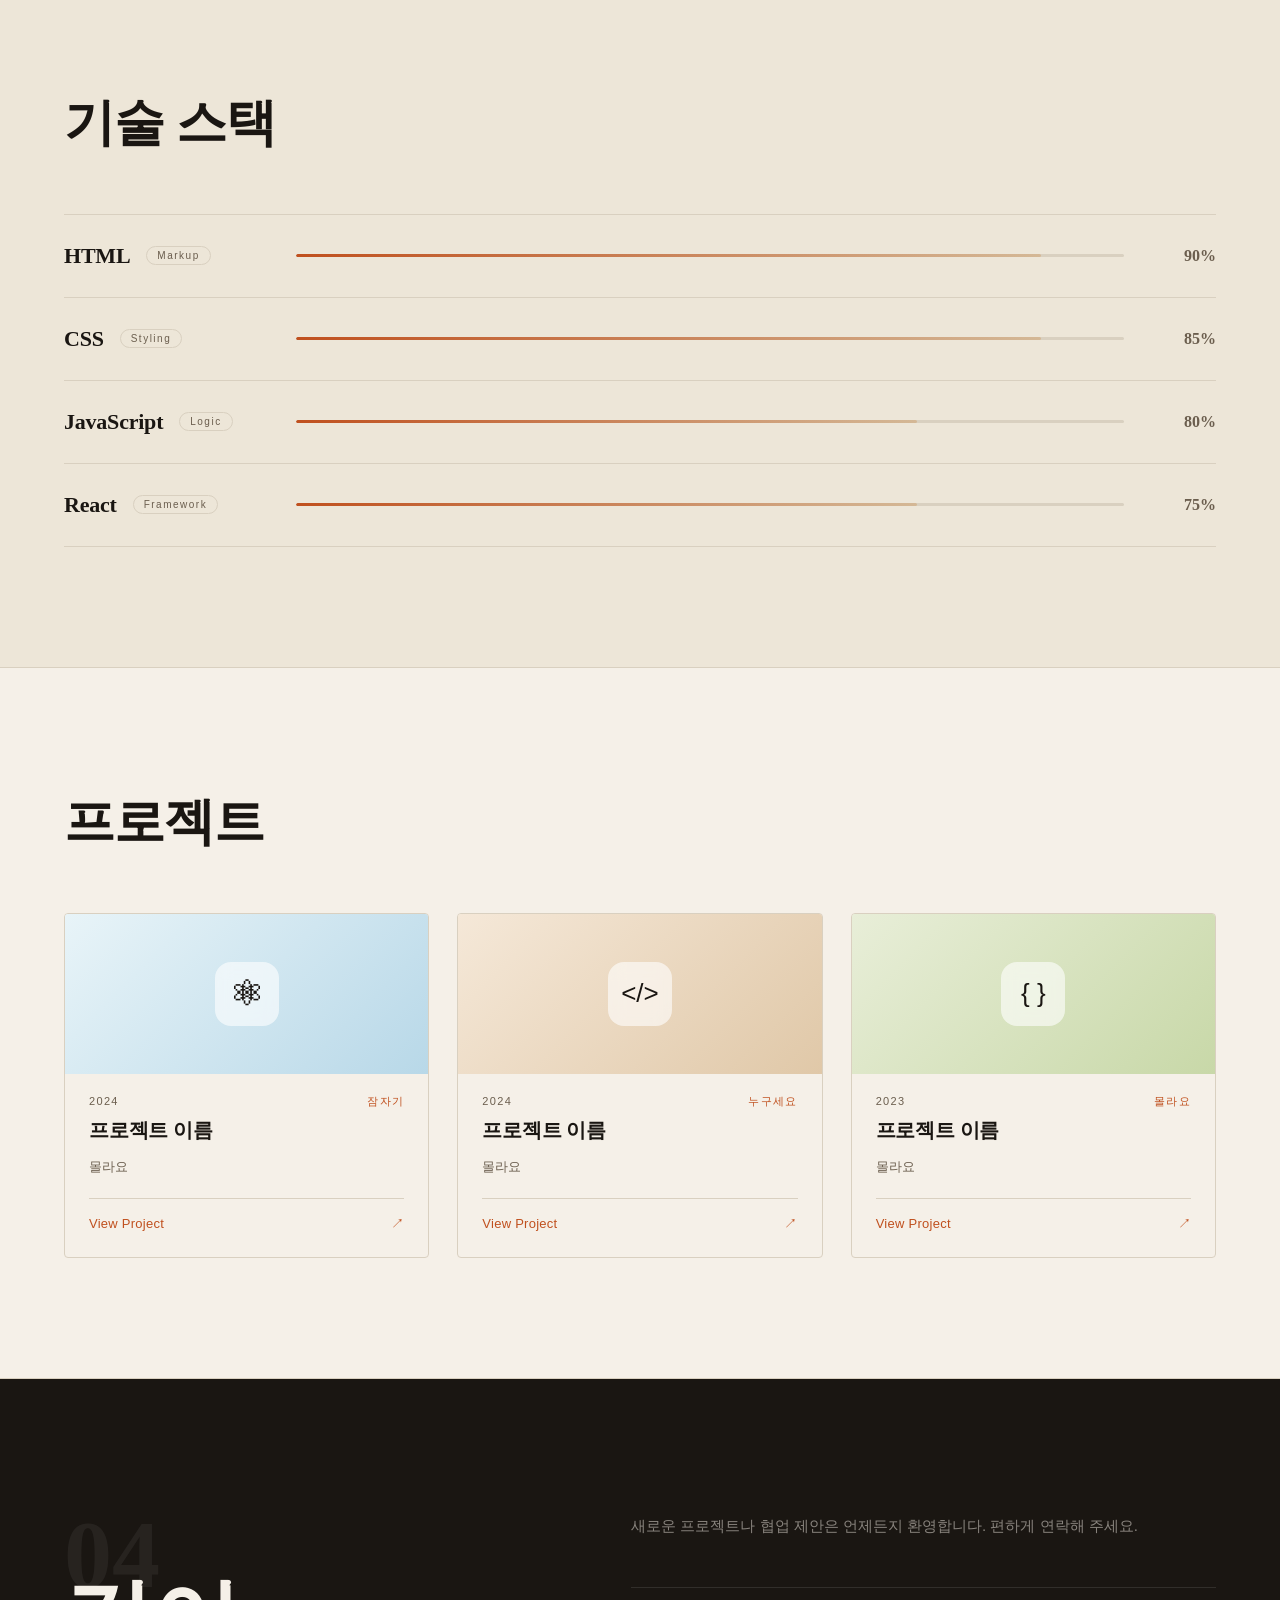
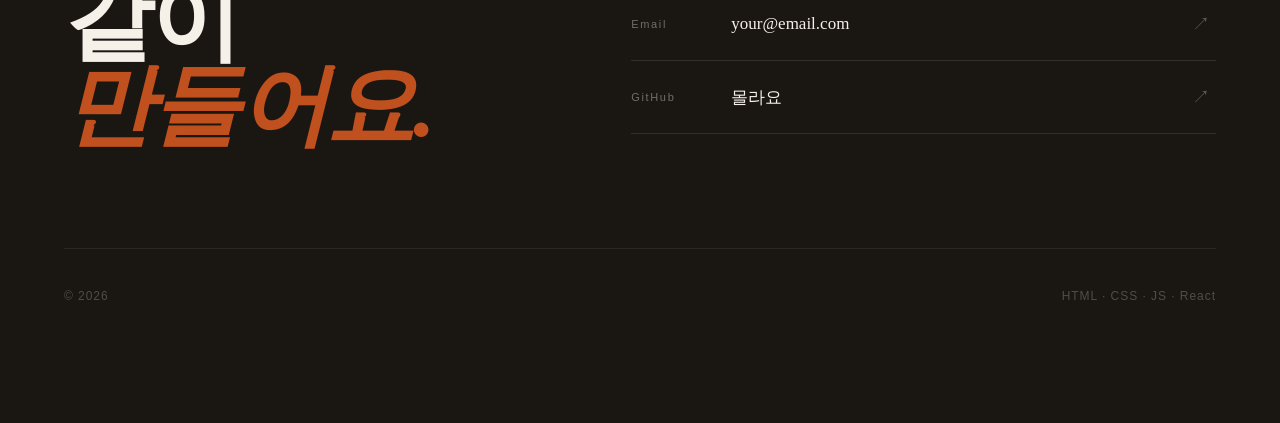
==== commit b000a1a7: "수정" ====
--- a/index.html
+++ b/index.html
@@ -13,7 +13,7 @@
       <span class="brand-dot"></span>
       <span>Portfolio</span>
     </div>
-    <ul class="nav-links">git add .
+    <ul class="nav-links">
       <li><a href="#about">About</a></li>
       <li><a href="#stack">Stack</a></li>
       <li><a href="#projects">Work</a></li>
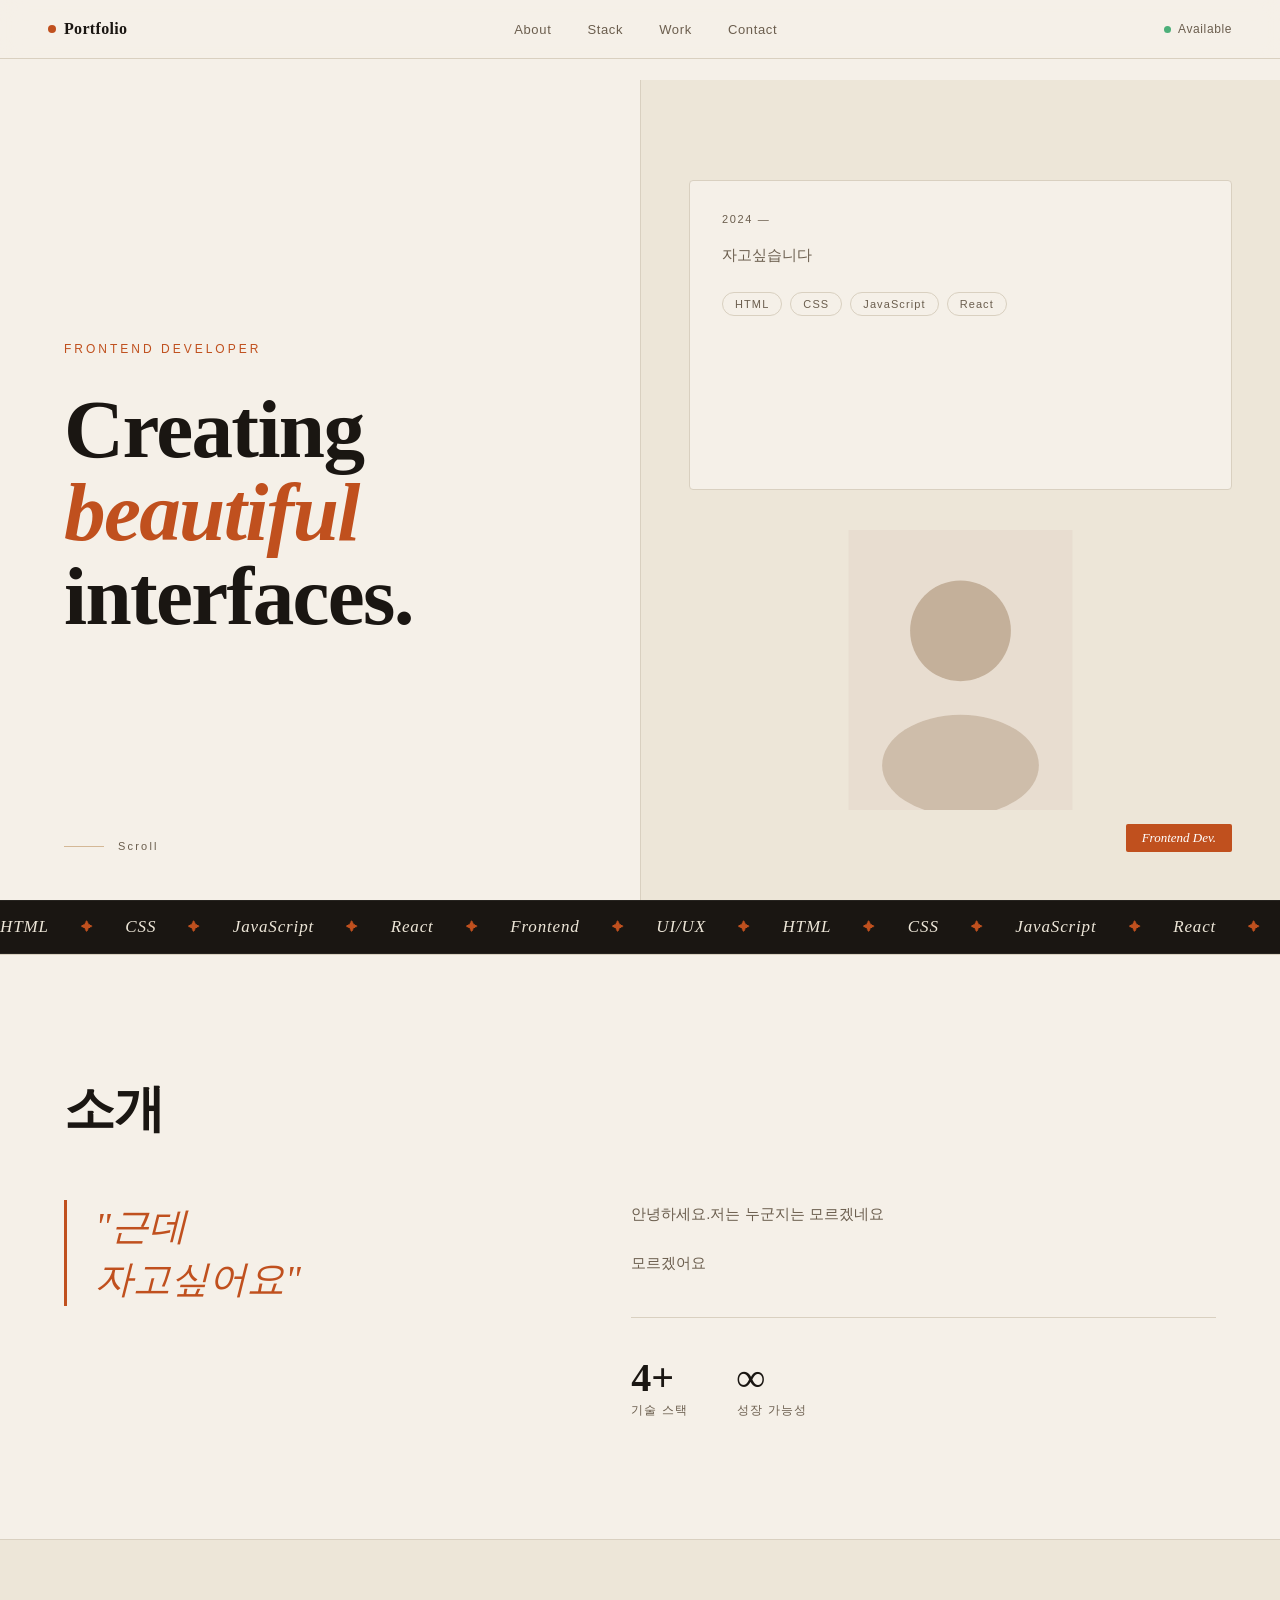
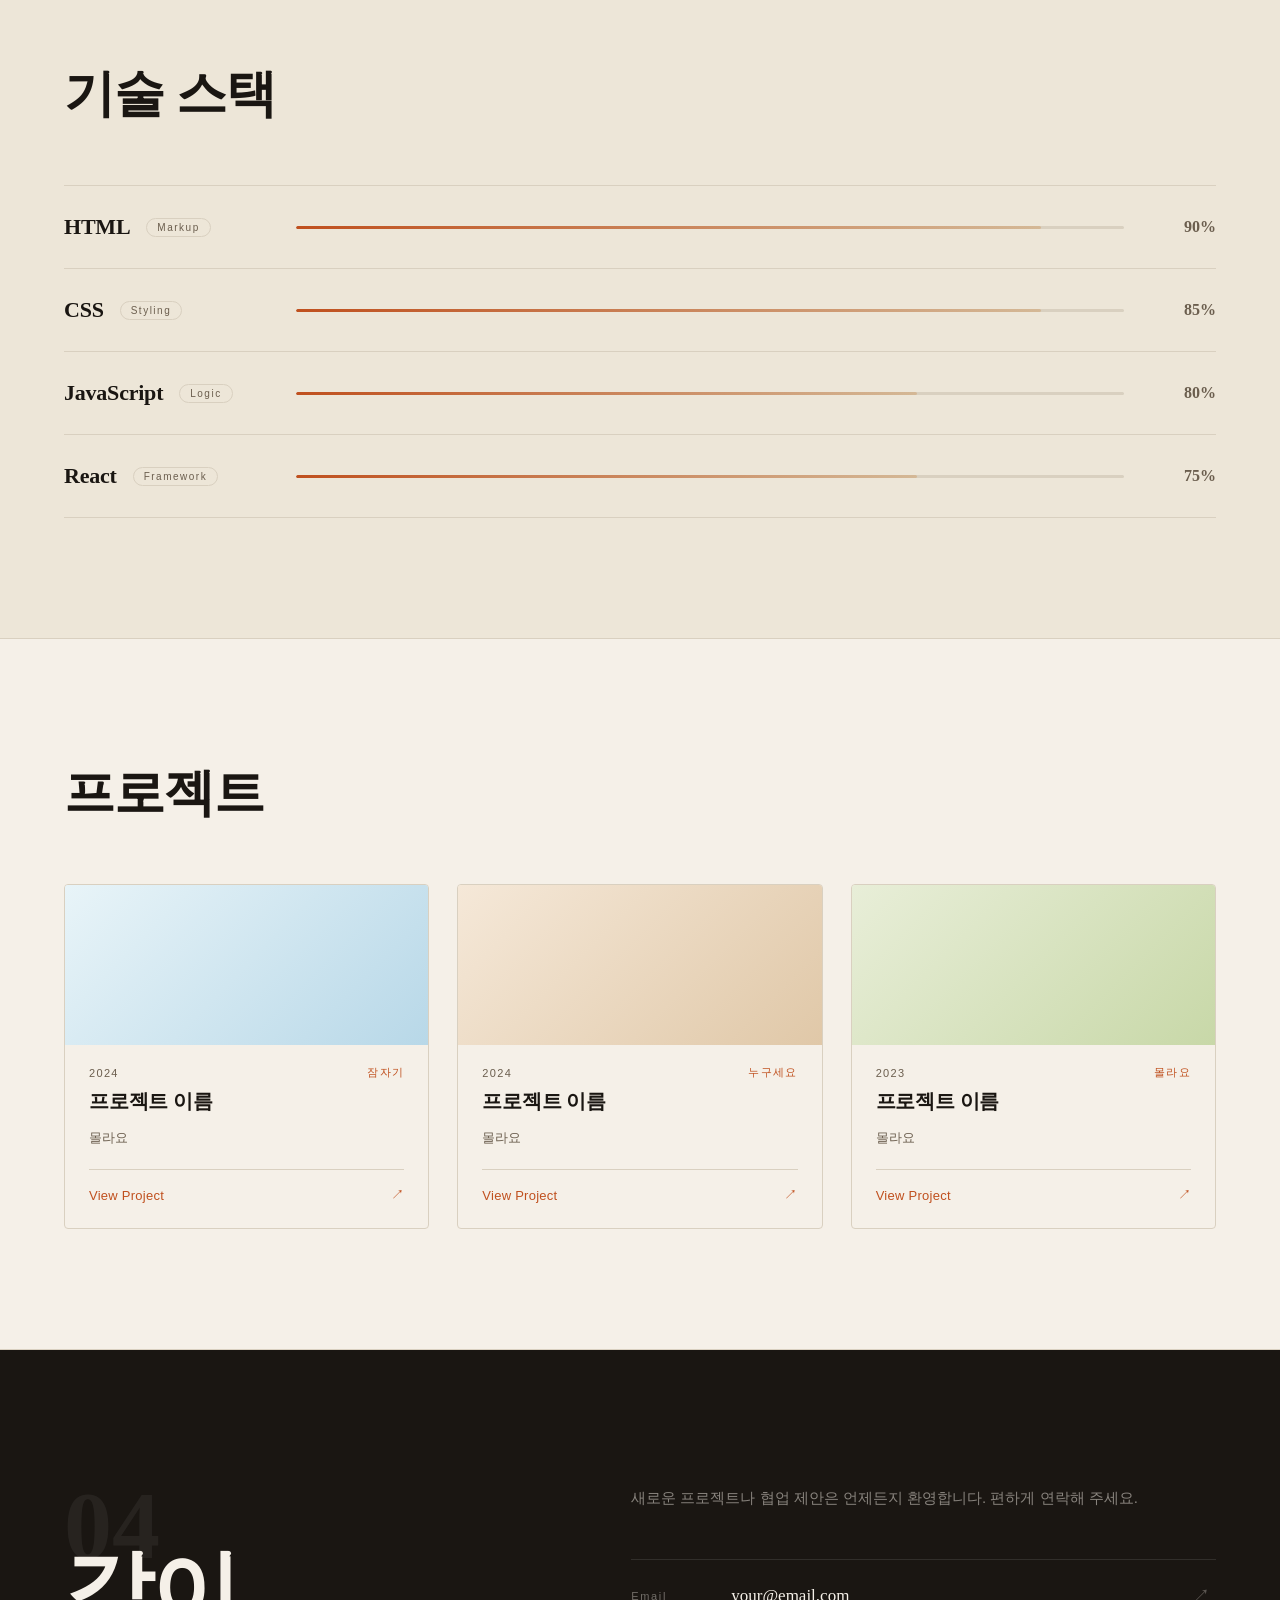
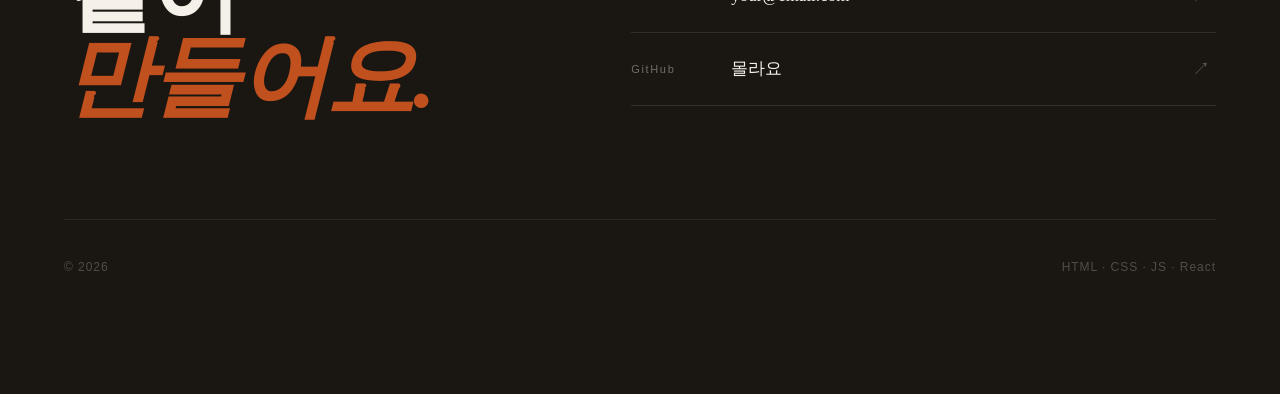
==== commit 5f3988e9: "html css 수정" ====
--- a/index.html
+++ b/index.html
@@ -42,7 +42,7 @@
     <div class="hero-right">
       <div class="hero-card">
         <div class="card-year">2024 —</div>
-        <p class="card-desc">HTML, CSS, JavaScript, React를 다루는 프론트엔드 개발자입니다. 사용자 중심의 UI를 만드는 것을 좋아합니다.</p>
+        <p class="card-desc">자고싶습니다</p>
         <div class="card-tags">
           <span>HTML</span>
           <span>CSS</span>
@@ -84,12 +84,12 @@
     <div class="about-content">
       <h2 class="about-title">소개</h2>
       <div class="about-body">
-        <div class="about-quote">
-          "코드로 감동을<br/>전달하고 싶습니다."
+        <div class="about-quote"> 
+          "근데<br/>자고싶어요"
         </div>
         <div class="about-text">
-          <p>저는 인터페이스가 단순히 기능을 넘어 사람과 소통하는 방식이라고 믿습니다. 디자인의 섬세함과 코드의 논리적 아름다움이 만나는 지점에서 일합니다.</p>
-          <p>새로운 기술 트렌드에 민감하게 반응하며, 항상 더 나은 사용자 경험을 고민합니다.</p>
+          <p>안녕하세요.저는 누군지는 모르겠네요</p>
+          <p>모르겠어요</p>
           <div class="about-stats">
             <div class="stat"><strong>4+</strong><span>기술 스택</span></div>
             <div class="stat"><strong>∞</strong><span>성장 가능성</span></div>
@@ -145,7 +145,6 @@
       <div class="proj-grid">
         <article class="proj-card reveal">
           <div class="proj-thumb t1">
-            <div class="thumb-inner"><span class="thumb-icon">⚛</span></div>
           </div>
           <div class="proj-meta">
             <span class="proj-year">2024</span>
@@ -158,7 +157,6 @@
 
         <article class="proj-card reveal" style="--rd:0.15s">
           <div class="proj-thumb t2">
-            <div class="thumb-inner"><span class="thumb-icon">&lt;/&gt;</span></div>
           </div>
           <div class="proj-meta">
             <span class="proj-year">2024</span>
@@ -171,7 +169,6 @@
 
         <article class="proj-card reveal" style="--rd:0.3s">
           <div class="proj-thumb t3">
-            <div class="thumb-inner"><span class="thumb-icon">{ }</span></div>
           </div>
           <div class="proj-meta">
             <span class="proj-year">2023</span>
